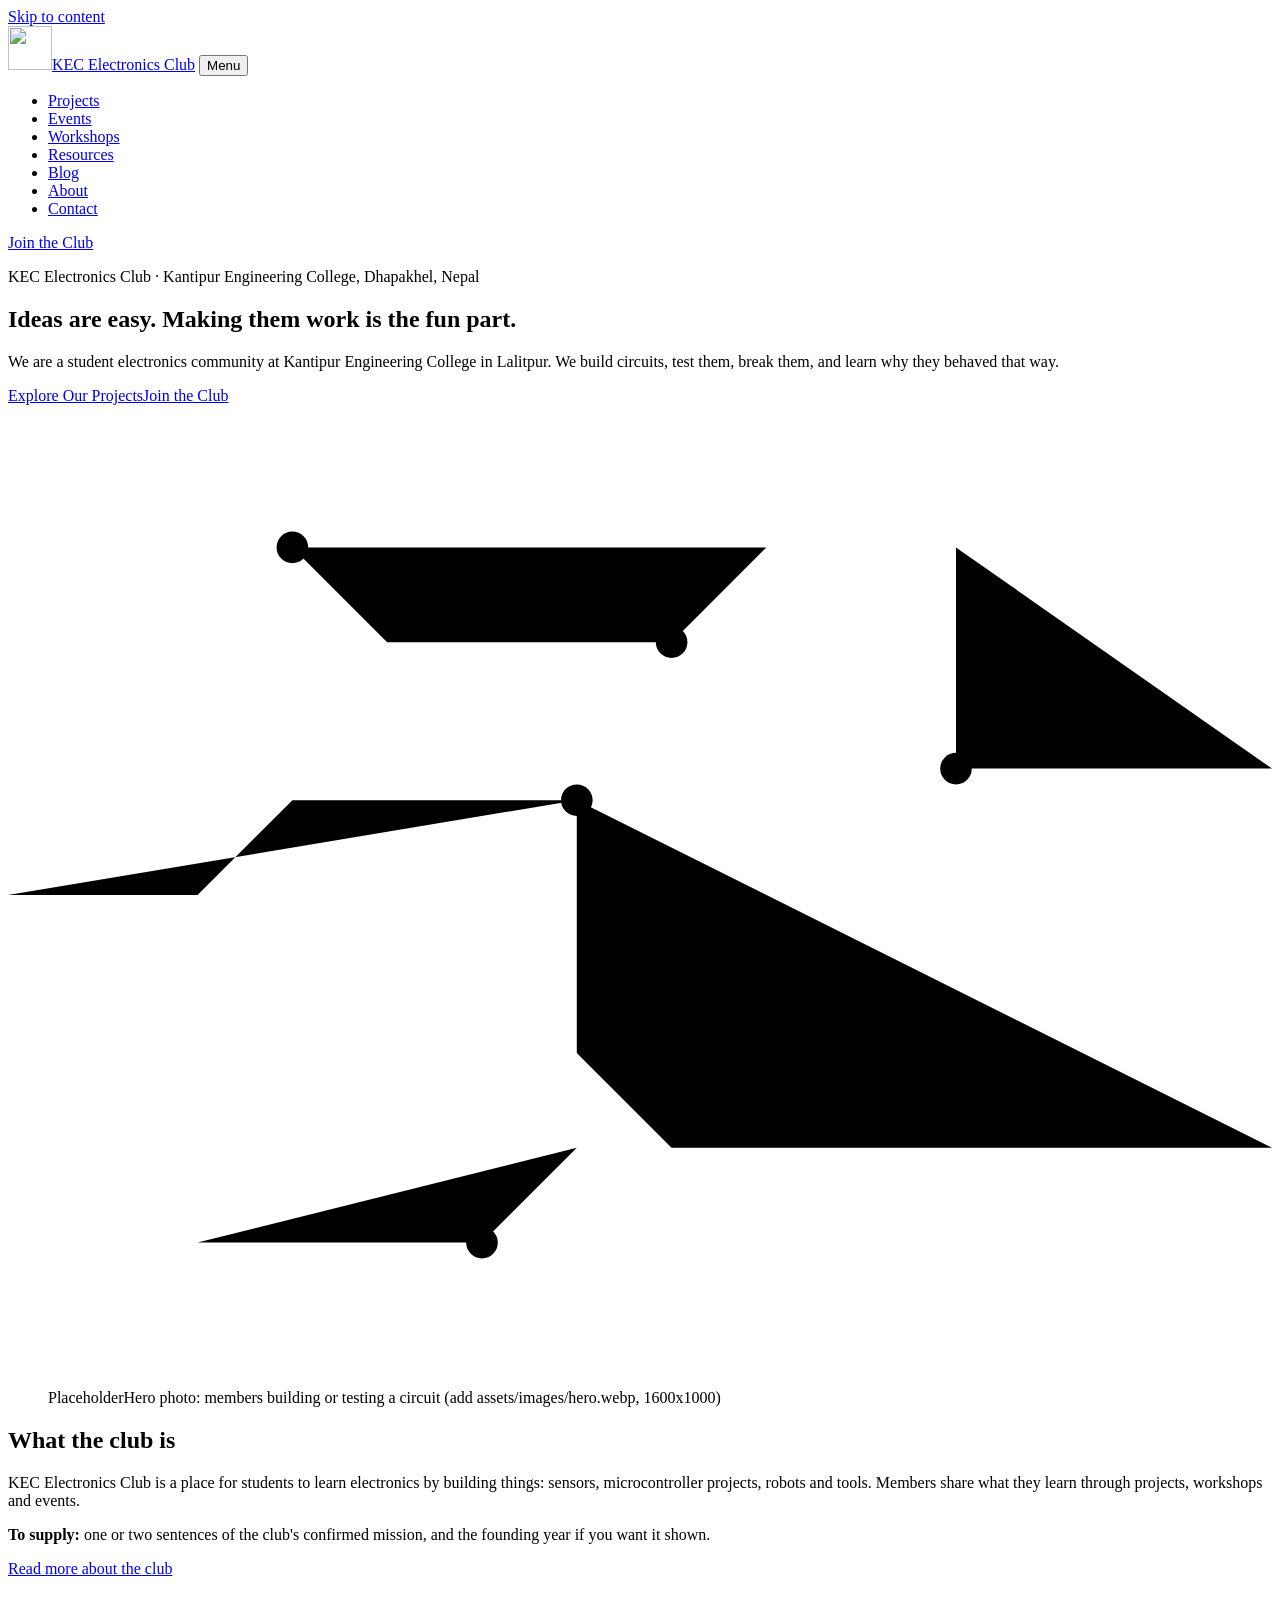
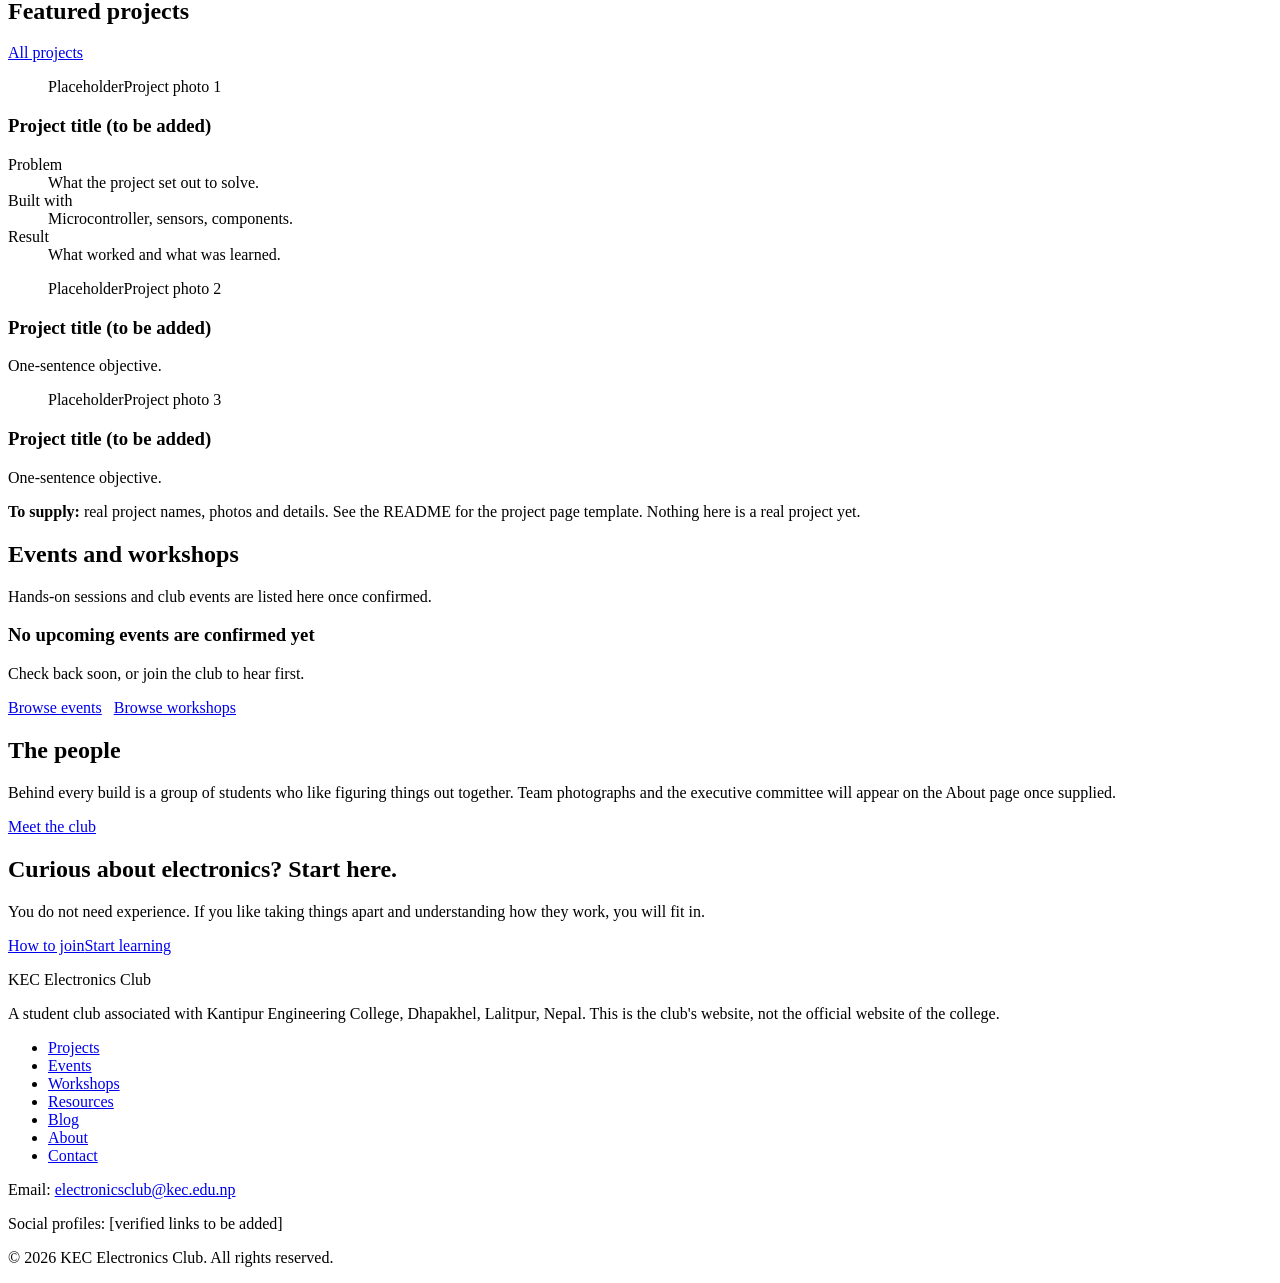
==== index.html @ e1873158 "Add files via upload Initial structured branch with no photos" ====
<!doctype html>
<html lang="en">
<head>
<meta charset="utf-8">
<meta name="viewport" content="width=device-width, initial-scale=1">
<title>KEC Electronics Club | Kantipur Engineering College, Nepal</title>
<meta name="description" content="Discover KEC Electronics Club at Kantipur Engineering College, Dhapakhel, Nepal. Explore electronics projects, engineering workshops, events, and opportunities to join our student community.">
<link rel="canonical" href="https://electronicsclubkec.github.io/">
<meta property="og:type" content="website"><meta property="og:site_name" content="KEC Electronics Club">
<meta property="og:title" content="KEC Electronics Club | Kantipur Engineering College, Nepal"><meta property="og:description" content="Discover KEC Electronics Club at Kantipur Engineering College, Dhapakhel, Nepal. Explore electronics projects, engineering workshops, events, and opportunities to join our student community."><meta property="og:url" content="https://electronicsclubkec.github.io/"><meta property="og:image" content="https://electronicsclubkec.github.io/assets/images/og-image.jpg"><meta property="og:image:alt" content="KEC Electronics Club logo"><meta name="twitter:card" content="summary">
<meta name="theme-color" content="#0A0F18">
<link rel="icon" type="image/png" sizes="32x32" href="assets/icons/favicon-32.png"><link rel="icon" type="image/png" sizes="192x192" href="assets/icons/favicon-192.png"><link rel="apple-touch-icon" href="assets/icons/apple-touch-icon.png">
<link rel="preconnect" href="https://fonts.googleapis.com"><link rel="preconnect" href="https://fonts.gstatic.com" crossorigin>
<link rel="stylesheet" href="https://fonts.googleapis.com/css2?family=Inter:wght@400;500;600&family=Space+Grotesk:wght@500;700&display=swap">
<link rel="stylesheet" href="css/style.css">
<script type="application/ld+json">{
 "@context": "https://schema.org",
 "@type": "WebSite",
 "@id": "https://electronicsclubkec.github.io/#website",
 "name": "KEC Electronics Club",
 "url": "https://electronicsclubkec.github.io/",
 "inLanguage": "en",
 "publisher": {
  "@id": "https://electronicsclubkec.github.io/#org"
 }
}</script>
<script type="application/ld+json">{
 "@context": "https://schema.org",
 "@type": "Organization",
 "@id": "https://electronicsclubkec.github.io/#org",
 "name": "KEC Electronics Club",
 "alternateName": [
  "Electronics Club KEC",
  "Kantipur Engineering College Electronics Club"
 ],
 "url": "https://electronicsclubkec.github.io/",
 "logo": {
  "@type": "ImageObject",
  "url": "https://electronicsclubkec.github.io/assets/images/kec-electronics-club-logo.webp",
  "width": 512,
  "height": 512
 },
 "email": "electronicsclub@kec.edu.np",
 "parentOrganization": {
  "@type": "Organization",
  "name": "Kantipur Engineering College",
  "address": {
   "@type": "PostalAddress",
   "addressLocality": "Dhapakhel, Lalitpur",
   "addressCountry": "NP"
  }
 }
}</script>
</head>
<body>
<a class="skip" href="#main">Skip to content</a>
<header class="site-header"><div class="wrap bar">
<a class="brand" href="./" aria-label="KEC Electronics Club home"><img class="logo-mark" src="assets/images/kec-electronics-club-logo-96.webp" srcset="assets/images/kec-electronics-club-logo-96.webp 1x, assets/images/kec-electronics-club-logo-192.webp 2x" width="44" height="44" alt=""><span>KEC Electronics Club</span></a>
<button class="menu-btn" aria-expanded="false" aria-controls="nav">Menu</button>
<nav id="nav" aria-label="Main"><ul><li><a href="projects/">Projects</a></li><li><a href="events/">Events</a></li><li><a href="workshops/">Workshops</a></li><li><a href="resources/">Resources</a></li><li><a href="blog/">Blog</a></li><li><a href="about/">About</a></li><li><a href="contact/">Contact</a></li></ul><a class="btn solid" href="contact/#join">Join the Club</a></nav>
</div></header>
<main id="main">
<section class="hero"><div class="wrap hgrid">
<div class="hcopy">
<p class="kicker">KEC Electronics Club &middot; Kantipur Engineering College, Dhapakhel, Nepal</p>
<h1>Ideas are easy. Making them work is the fun part.</h1>
<p class="lead">We are a student electronics community at Kantipur Engineering College in Lalitpur. We build circuits, test them, break them, and learn why they behaved that way.</p>
<p class="cta"><a class="btn solid" href="projects/">Explore Our Projects</a><a class="btn" href="contact/#join">Join the Club</a></p>
</div>
<div class="hvisual">
<svg class="trace" viewBox="0 0 400 300" aria-hidden="true"><path d="M0 40H90L120 70H210L240 40H400M0 150H60L90 120H180M180 120V200L210 230H400M300 40V110H400M60 260H150L180 230" /><circle cx="90" cy="40" r="5"/><circle cx="210" cy="70" r="5"/><circle cx="180" cy="120" r="5"/><circle cx="300" cy="110" r="5"/><circle cx="150" cy="260" r="5"/></svg>
<figure class="ph hero-ph" role="img" aria-label="Placeholder: Hero photo: members building or testing a circuit (add assets/images/hero.webp, 1600x1000)"><span class="tag">Placeholder</span><span>Hero photo: members building or testing a circuit (add assets/images/hero.webp, 1600x1000)</span></figure>
</div></div></section>
<section class="band"><div class="wrap two">
<div><h2>What the club is</h2></div>
<div><p>KEC Electronics Club is a place for students to learn electronics by building things: sensors, microcontroller projects, robots and tools. Members share what they learn through projects, workshops and events.</p>
<p class="note"><strong>To supply:</strong> one or two sentences of the club's confirmed mission, and the founding year if you want it shown.</p>
<p><a class="more" href="about/">Read more about the club</a></p></div></div></section>
<section class="sec"><div class="wrap"><div class="shead"><h2>Featured projects</h2><a class="more" href="projects/">All projects</a></div>
<div class="cases">
<article class="case big"><figure class="ph tall" role="img" aria-label="Placeholder: Project photo 1"><span class="tag">Placeholder</span><span>Project photo 1</span></figure><div><h3>Project title (to be added)</h3><dl><dt>Problem</dt><dd>What the project set out to solve.</dd><dt>Built with</dt><dd>Microcontroller, sensors, components.</dd><dt>Result</dt><dd>What worked and what was learned.</dd></dl></div></article>
<article class="case"><figure class="ph " role="img" aria-label="Placeholder: Project photo 2"><span class="tag">Placeholder</span><span>Project photo 2</span></figure><div><h3>Project title (to be added)</h3><p>One-sentence objective.</p></div></article>
<article class="case"><figure class="ph " role="img" aria-label="Placeholder: Project photo 3"><span class="tag">Placeholder</span><span>Project photo 3</span></figure><div><h3>Project title (to be added)</h3><p>One-sentence objective.</p></div></article>
</div><p class="note"><strong>To supply:</strong> real project names, photos and details. See the README for the project page template. Nothing here is a real project yet.</p></div></section>
<section class="sec alt"><div class="wrap two">
<div><h2>Events and workshops</h2><p>Hands-on sessions and club events are listed here once confirmed.</p></div>
<div><div class="empty"><h3>No upcoming events are confirmed yet</h3><p>Check back soon, or join the club to hear first.</p><p><a class="more" href="events/">Browse events</a> &nbsp; <a class="more" href="workshops/">Browse workshops</a></p></div></div></div></section>
<section class="sec"><div class="wrap two"><div><h2>The people</h2></div><div><p>Behind every build is a group of students who like figuring things out together. Team photographs and the executive committee will appear on the About page once supplied.</p><p><a class="more" href="about/">Meet the club</a></p></div></div></section>
<section class="join" id="join"><div class="wrap"><h2>Curious about electronics? Start here.</h2><p>You do not need experience. If you like taking things apart and understanding how they work, you will fit in.</p><p class="cta"><a class="btn solid" href="contact/#join">How to join</a><a class="btn" href="resources/">Start learning</a></p></div></section>
</main>
<footer class="site-footer"><div class="wrap fgrid">
<div><p class="brand-line">KEC Electronics Club</p><p>A student club associated with Kantipur Engineering College, Dhapakhel, Lalitpur, Nepal. This is the club's website, not the official website of the college.</p></div>
<nav aria-label="Footer"><ul><li><a href="projects/">Projects</a></li><li><a href="events/">Events</a></li><li><a href="workshops/">Workshops</a></li><li><a href="resources/">Resources</a></li><li><a href="blog/">Blog</a></li><li><a href="about/">About</a></li><li><a href="contact/">Contact</a></li></ul></nav>
<div><p>Email: <a href="mailto:electronicsclub@kec.edu.np">electronicsclub@kec.edu.np</a></p><p>Social profiles: <span class="ph-inline">[verified links to be added]</span></p></div>
<p class="copy">&copy; <span id="yr">2026</span> KEC Electronics Club. All rights reserved.</p>
</div></footer>
<script src="js/script.js" defer></script>
</body></html>
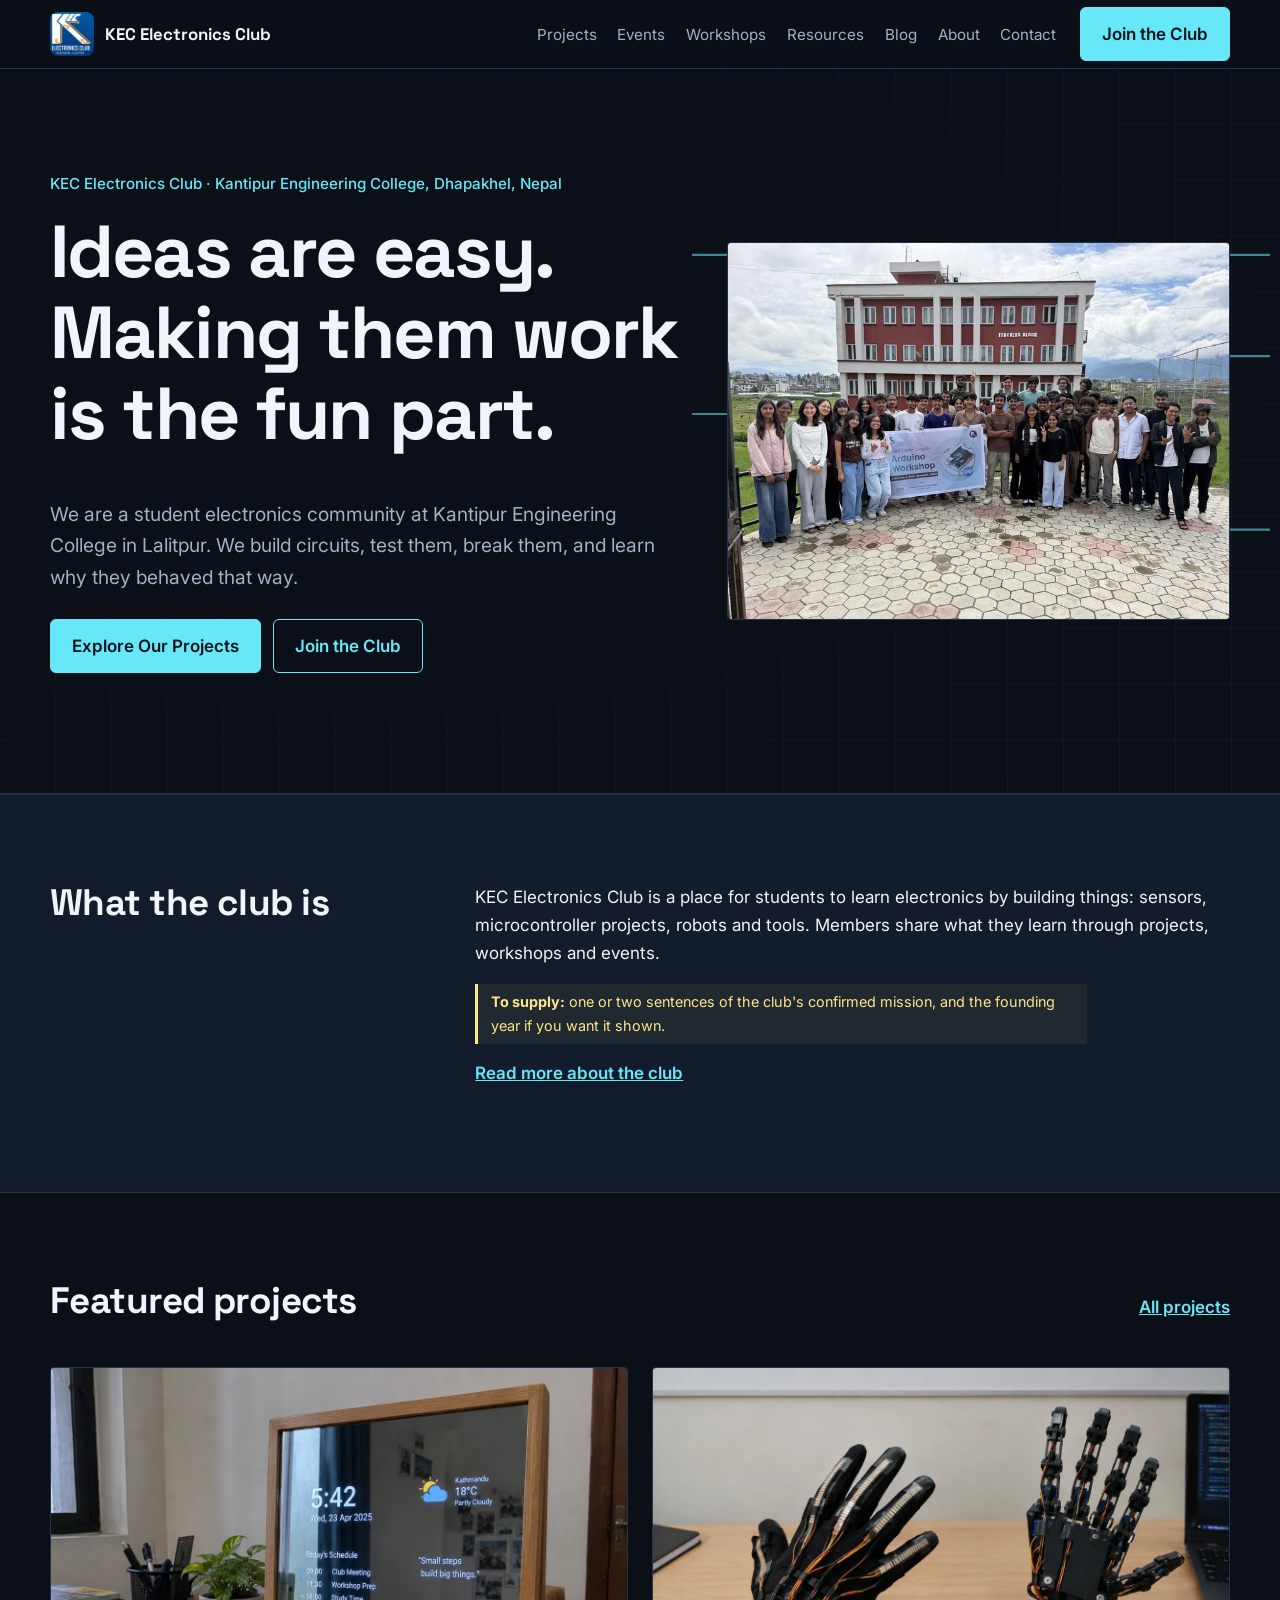
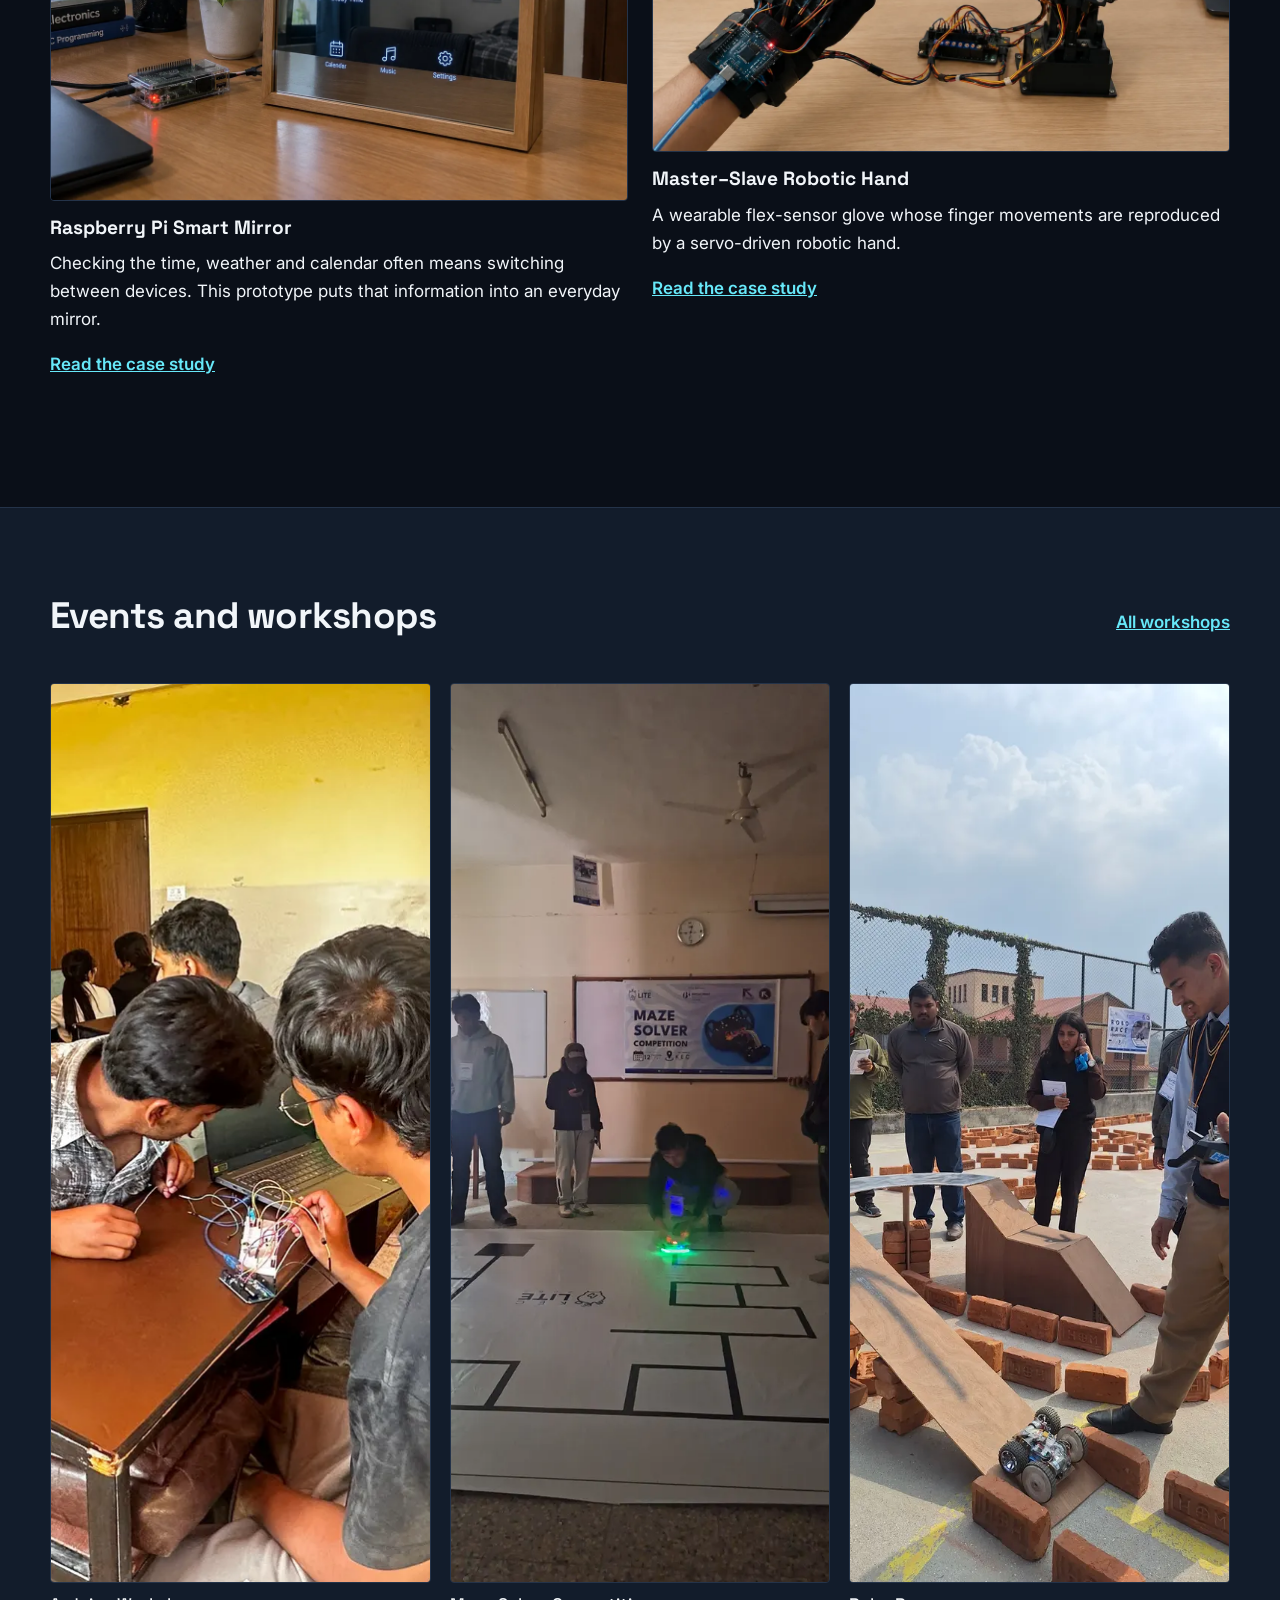
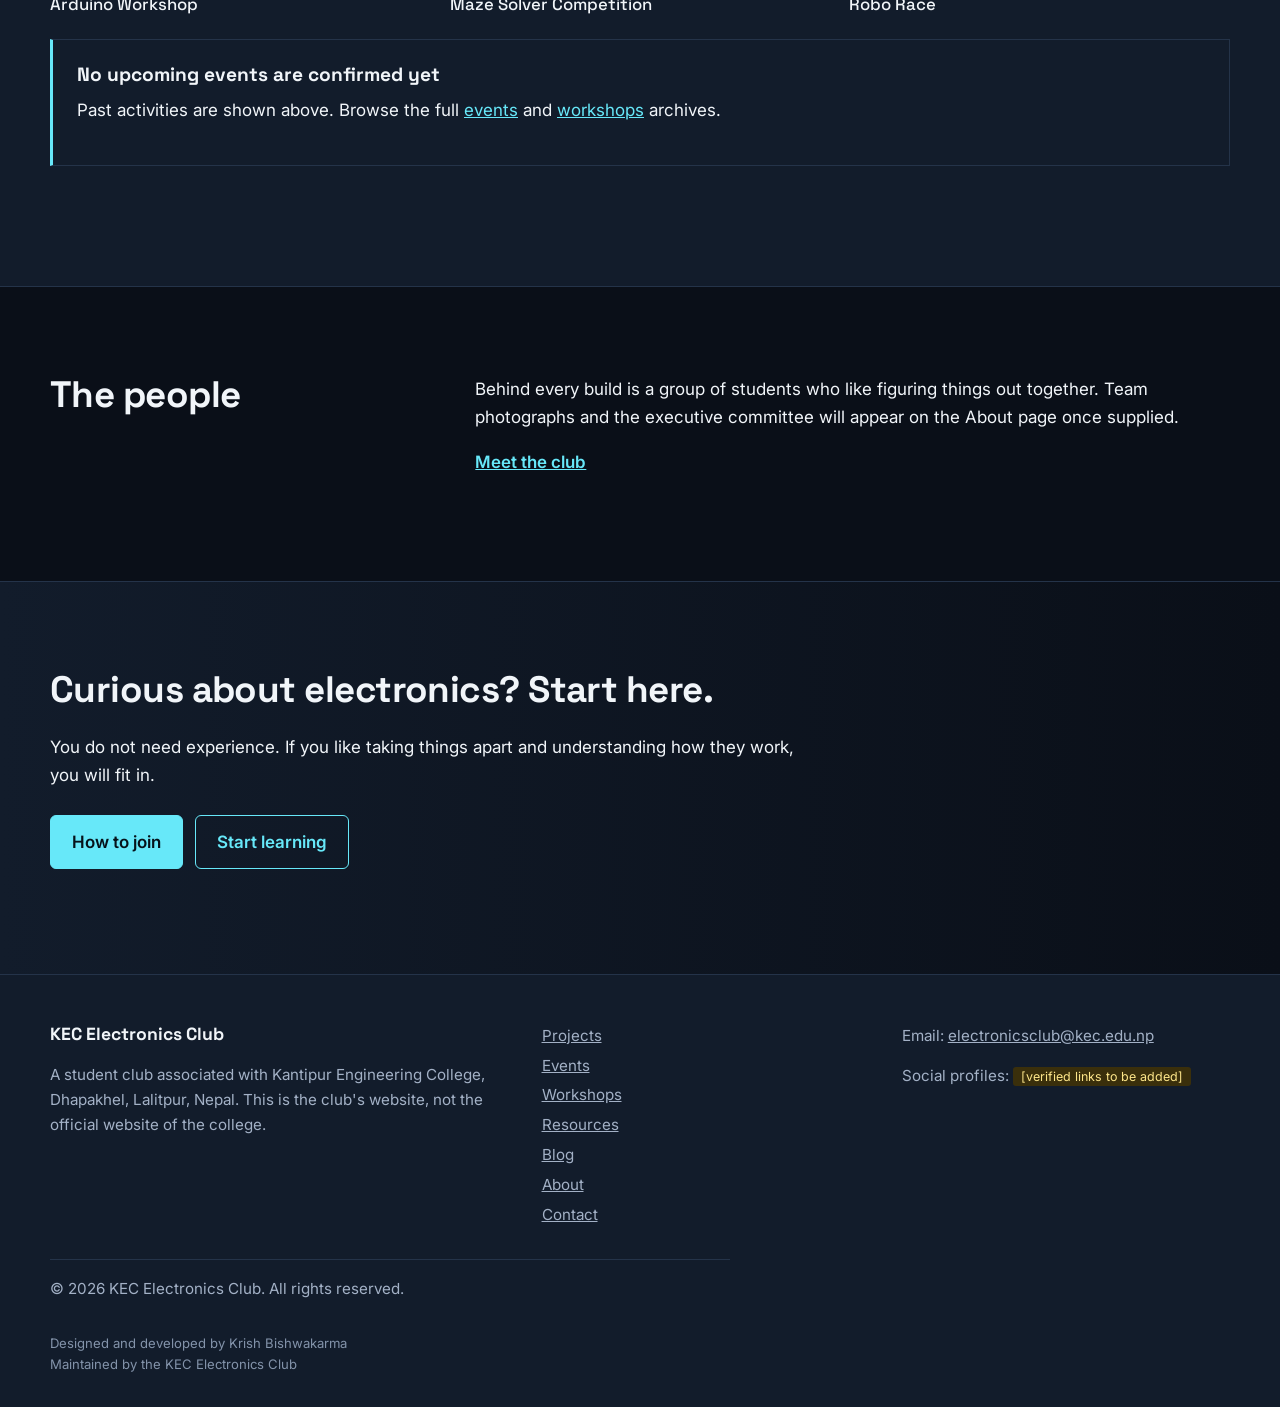
==== commit 6446b251: "Update club website content and projects" ====
--- a/index.html
+++ b/index.html
@@ -69,7 +69,7 @@
 </div>
 <div class="hvisual">
 <svg class="trace" viewBox="0 0 400 300" aria-hidden="true"><path d="M0 40H90L120 70H210L240 40H400M0 150H60L90 120H180M180 120V200L210 230H400M300 40V110H400M60 260H150L180 230" /><circle cx="90" cy="40" r="5"/><circle cx="210" cy="70" r="5"/><circle cx="180" cy="120" r="5"/><circle cx="300" cy="110" r="5"/><circle cx="150" cy="260" r="5"/></svg>
-<figure class="ph hero-ph" role="img" aria-label="Placeholder: Hero photo: members building or testing a circuit (add assets/images/hero.webp, 1600x1000)"><span class="tag">Placeholder</span><span>Hero photo: members building or testing a circuit (add assets/images/hero.webp, 1600x1000)</span></figure>
+<img class="hero-img" src="assets/images/hero-arduino-workshop-group.webp" srcset="assets/images/hero-arduino-workshop-group-800.webp 800w, assets/images/hero-arduino-workshop-group.webp 1600w" sizes="(max-width:860px) 92vw, 540px" width="1600" height="1200" alt="Club members and participants gathered outside a Kantipur Engineering College building, holding an Arduino Workshop banner" fetchpriority="high">
 </div></div></section>
 <section class="band"><div class="wrap two">
 <div><h2>What the club is</h2></div>
@@ -78,13 +78,10 @@
 <p><a class="more" href="about/">Read more about the club</a></p></div></div></section>
 <section class="sec"><div class="wrap"><div class="shead"><h2>Featured projects</h2><a class="more" href="projects/">All projects</a></div>
 <div class="cases">
-<article class="case big"><figure class="ph tall" role="img" aria-label="Placeholder: Project photo 1"><span class="tag">Placeholder</span><span>Project photo 1</span></figure><div><h3>Project title (to be added)</h3><dl><dt>Problem</dt><dd>What the project set out to solve.</dd><dt>Built with</dt><dd>Microcontroller, sensors, components.</dd><dt>Result</dt><dd>What worked and what was learned.</dd></dl></div></article>
-<article class="case"><figure class="ph " role="img" aria-label="Placeholder: Project photo 2"><span class="tag">Placeholder</span><span>Project photo 2</span></figure><div><h3>Project title (to be added)</h3><p>One-sentence objective.</p></div></article>
-<article class="case"><figure class="ph " role="img" aria-label="Placeholder: Project photo 3"><span class="tag">Placeholder</span><span>Project photo 3</span></figure><div><h3>Project title (to be added)</h3><p>One-sentence objective.</p></div></article>
-</div><p class="note"><strong>To supply:</strong> real project names, photos and details. See the README for the project page template. Nothing here is a real project yet.</p></div></section>
-<section class="sec alt"><div class="wrap two">
-<div><h2>Events and workshops</h2><p>Hands-on sessions and club events are listed here once confirmed.</p></div>
-<div><div class="empty"><h3>No upcoming events are confirmed yet</h3><p>Check back soon, or join the club to hear first.</p><p><a class="more" href="events/">Browse events</a> &nbsp; <a class="more" href="workshops/">Browse workshops</a></p></div></div></div></section>
+<article class="case"><img class="photo land" src="assets/images/raspberry-pi-smart-mirror-prototype.webp" width="1200" height="900" alt="Wooden-framed smart mirror on a desk showing the time, weather, a daily schedule and Calendar, Music and Settings icons, with a Raspberry Pi beside it" loading="lazy" decoding="async"><div><h3><a href="projects/raspberry-pi-smart-mirror/">Raspberry Pi Smart Mirror</a></h3><p>Checking the time, weather and calendar often means switching between devices. This prototype puts that information into an everyday mirror.</p><p><a class="more" href="projects/raspberry-pi-smart-mirror/">Read the case study</a></p></div></article>
+<article class="case"><img class="photo l32" src="assets/images/master-slave-robotic-hand-glove.webp" width="1200" height="800" alt="A black glove fitted with flex sensors and an Arduino board on the wrist, wired to a robotic hand standing on a desk" loading="lazy" decoding="async"><div><h3><a href="projects/master-slave-robotic-hand/">Master–Slave Robotic Hand</a></h3><p>A wearable flex-sensor glove whose finger movements are reproduced by a servo-driven robotic hand.</p><p><a class="more" href="projects/master-slave-robotic-hand/">Read the case study</a></p></div></article>
+</div></div></section>
+<section class="sec alt"><div class="wrap"><div class="shead"><h2>Events and workshops</h2><a class="more" href="workshops/">All workshops</a></div><div class="strip"><a class="tile" href="workshops/"><img src="assets/images/arduino-workshop-breadboard-circuit.webp" alt="Students wiring a breadboard circuit connected to an Arduino board during a club workshop" width="1200" height="900" loading="lazy" decoding="async" style="object-position:55% 50%"><span>Arduino Workshop</span></a><a class="tile" href="events/"><img src="assets/images/maze-solver-competition-robot-maze.webp" alt="A robot with glowing green lights moving through a taped maze on a large floor mat while participants watch" width="1200" height="900" loading="lazy" decoding="async" style="object-position:50% 65%"><span>Maze Solver Competition</span></a><a class="tile" href="events/"><img src="assets/images/robo-race-obstacle-course.webp" alt="A remote-controlled robot vehicle approaching a wooden ramp on an outdoor brick obstacle course" width="1200" height="900" loading="lazy" decoding="async" style="object-position:50% 85%"><span>Robo Race</span></a></div><div class="empty"><h3>No upcoming events are confirmed yet</h3><p>Past activities are shown above. Browse the full <a href="events/">events</a> and <a href="workshops/">workshops</a> archives.</p></div></div></section>
 <section class="sec"><div class="wrap two"><div><h2>The people</h2></div><div><p>Behind every build is a group of students who like figuring things out together. Team photographs and the executive committee will appear on the About page once supplied.</p><p><a class="more" href="about/">Meet the club</a></p></div></div></section>
 <section class="join" id="join"><div class="wrap"><h2>Curious about electronics? Start here.</h2><p>You do not need experience. If you like taking things apart and understanding how they work, you will fit in.</p><p class="cta"><a class="btn solid" href="contact/#join">How to join</a><a class="btn" href="resources/">Start learning</a></p></div></section>
 </main>
@@ -93,6 +90,7 @@
 <nav aria-label="Footer"><ul><li><a href="projects/">Projects</a></li><li><a href="events/">Events</a></li><li><a href="workshops/">Workshops</a></li><li><a href="resources/">Resources</a></li><li><a href="blog/">Blog</a></li><li><a href="about/">About</a></li><li><a href="contact/">Contact</a></li></ul></nav>
 <div><p>Email: <a href="mailto:electronicsclub@kec.edu.np">electronicsclub@kec.edu.np</a></p><p>Social profiles: <span class="ph-inline">[verified links to be added]</span></p></div>
 <p class="copy">&copy; <span id="yr">2026</span> KEC Electronics Club. All rights reserved.</p>
+<p class="credit">Designed and developed by Krish Bishwakarma<br>Maintained by the KEC Electronics Club</p>
 </div></footer>
 <script src="js/script.js" defer></script>
 </body></html>
--- a/css/style.css
+++ b/css/style.css
@@ -0,0 +1,56 @@
+:root{--bg:#0A0F18;--surf:#121C2B;--cy:#67E8F9;--tx:#F1F5F9;--mut:#A3B1C6;--bd:#243349;--f1:"Space Grotesk",system-ui,sans-serif;--f2:Inter,system-ui,sans-serif}
+*{box-sizing:border-box}html{scroll-behavior:smooth}
+body{margin:0;background:var(--bg);color:var(--tx);font:400 1.0625rem/1.65 var(--f2)}
+h1,h2,h3{font-family:var(--f1);line-height:1.1;margin:0 0 .6em;font-weight:700}
+h1{font-size:clamp(2.4rem,6vw,4.6rem);letter-spacing:-.025em}h2{font-size:clamp(1.6rem,3vw,2.3rem);letter-spacing:-.015em}h3{font-size:1.2rem}
+a{color:var(--cy)}p{margin:0 0 1em;max-width:68ch}
+.wrap{width:min(1180px,100% - 2.5rem);margin-inline:auto}
+:focus-visible{outline:3px solid var(--cy);outline-offset:3px}
+.skip{position:absolute;left:-999px;top:0;background:var(--cy);color:#000;padding:.6rem 1rem;z-index:99}.skip:focus{left:0}
+.site-header{position:sticky;top:0;z-index:20;background:rgba(10,15,24,.94);border-bottom:1px solid var(--bd)}
+.bar{display:flex;align-items:center;justify-content:space-between;gap:1rem;min-height:68px}
+.logo-mark{border-radius:8px;display:block}.brand{display:flex;align-items:center;gap:.7rem;color:var(--tx);text-decoration:none;font:700 1.05rem var(--f1)}
+nav ul{display:flex;gap:1.3rem;list-style:none;margin:0;padding:0}
+#nav{display:flex;align-items:center;gap:1.5rem}#nav ul a{color:var(--mut);text-decoration:none;font-size:.95rem}#nav ul a:hover,#nav ul a[aria-current]{color:var(--tx)}
+#nav ul a[aria-current]{border-bottom:2px solid var(--cy)}
+.menu-btn{display:none;background:none;color:var(--tx);border:1px solid var(--bd);border-radius:6px;padding:.5rem .9rem;font:inherit;cursor:pointer}
+.btn{display:inline-block;padding:.75rem 1.3rem;border:1.5px solid var(--cy);color:var(--cy);border-radius:6px;text-decoration:none;font-weight:600;transition:background .15s,color .15s}
+.btn:hover{background:rgba(103,232,249,.12)}.btn.solid{background:var(--cy);color:#06121A}.btn.solid:hover{background:#9af0fb}
+.cta{display:flex;flex-wrap:wrap;gap:.8rem;margin-top:1.6rem}
+.hero{padding:clamp(3rem,8vw,6.5rem) 0;border-bottom:1px solid var(--bd);background-image:linear-gradient(var(--bd) 1px,transparent 1px),linear-gradient(90deg,var(--bd) 1px,transparent 1px);background-size:56px 56px;background-position:-1px -1px}
+.hero{position:relative}.hero::before{content:"";position:absolute;inset:0;background:radial-gradient(ellipse at 30% 40%,rgba(10,15,24,.92) 40%,rgba(10,15,24,.7))}
+.hgrid{position:relative;display:grid;grid-template-columns:1.25fr 1fr;gap:3rem;align-items:center}
+.kicker{color:var(--cy);font-weight:500;font-size:.95rem}.lead{font-size:1.2rem;color:var(--mut)}
+.hvisual{position:relative}.trace{position:absolute;inset:-12% -8% auto auto;width:115%;z-index:0;fill:none;stroke:var(--cy);stroke-width:1.5;opacity:.55}
+.trace circle{fill:var(--bg)}.trace path{stroke-dasharray:1400;stroke-dashoffset:1400;animation:draw 3.2s ease-out .2s forwards}
+@keyframes draw{to{stroke-dashoffset:0}}
+.ph{position:relative;margin:0;display:grid;place-content:center;gap:.5rem;text-align:center;padding:1.5rem;min-height:220px;background:var(--surf);border:1.5px dashed #3b5170;border-radius:4px;color:var(--mut);font-size:.9rem;aspect-ratio:4/3}
+.hero-img{position:relative;z-index:1;display:block;width:100%;height:auto;border:1px solid var(--bd);border-radius:4px}.ph.hero-ph{aspect-ratio:5/4;z-index:1}.ph.tall{aspect-ratio:3/4}
+.tag,.ph-inline{background:#3a2f0b;color:#FDE68A;font-size:.78rem;padding:.1rem .5rem;border-radius:3px;justify-self:center}
+.note{font-size:.9rem;color:#FDE68A;border-left:3px solid #FDE68A;padding:.4rem .8rem;background:rgba(253,230,138,.06)}
+.band,.sec,.join{padding:clamp(3rem,7vw,5.5rem) 0}.alt,.band{background:var(--surf);border-block:1px solid var(--bd)}
+.two{display:grid;grid-template-columns:1fr 2fr;gap:3rem}
+.shead{display:flex;justify-content:space-between;align-items:baseline;gap:1rem}
+.more{font-weight:600}
+.cases{display:grid;grid-template-columns:repeat(6,1fr);gap:1.5rem;margin:1.5rem 0}
+.case{grid-column:span 3;display:flex;flex-direction:column;gap:1rem}.case.big{grid-column:span 6;flex-direction:row;align-items:stretch}.case.big>.ph{flex:1.3}.case.big>div{flex:1;align-self:center}
+.case dl{margin:0}.case dt{color:var(--cy);font:500 .9rem var(--f1);margin-top:.8rem}.case dd{margin:0;color:var(--mut)}
+.empty{border:1px solid var(--bd);border-left:3px solid var(--cy);padding:1.5rem;background:var(--surf);margin:1rem 0 2rem}
+.join{background:linear-gradient(90deg,var(--surf),var(--bg));border-top:1px solid var(--bd)}
+.phead{padding:clamp(2.5rem,6vw,4.5rem) 0 2rem;border-bottom:1px solid var(--bd)}.phead h1{font-size:clamp(2.2rem,5vw,3.6rem)}.sec-in{padding:2.5rem 0 5rem}
+.crumbs ol{display:flex;gap:.6rem;list-style:none;padding:.9rem 1.25rem;margin:0 auto;width:min(1180px,100%);font-size:.88rem;color:var(--mut)}.crumbs li+li::before{content:"/";margin-right:.6rem}
+.filters{display:flex;flex-wrap:wrap;gap:.5rem;margin-bottom:1.5rem}.chip{background:none;color:var(--tx);border:1px solid var(--bd);border-radius:999px;padding:.4rem 1rem;font:inherit;font-size:.9rem;cursor:pointer}.chip.on{background:var(--cy);color:#06121A;border-color:var(--cy)}
+.reslist{list-style:none;margin:0 0 2rem;padding:0;display:grid;grid-template-columns:repeat(auto-fill,minmax(280px,1fr));gap:1.2rem}
+.res{padding:1.2rem;border:1px solid var(--bd);background:var(--surf)}.res[hidden]{display:none}.res h3{margin:0}.cat{color:var(--cy);font-size:.85rem;margin:.3rem 0}
+.site-footer{border-top:1px solid var(--bd);background:var(--surf);padding:3rem 0 2rem;color:var(--mut);font-size:.95rem}
+.fgrid{display:grid;grid-template-columns:1.4fr 1fr 1fr;gap:2rem}.fgrid>*{min-width:0}.fgrid ul{list-style:none;margin:0;padding:0;display:flex;flex-direction:column;gap:.3rem}.fgrid a{color:var(--mut)}.brand-line{color:var(--tx);font:700 1.1rem var(--f1)}.copy{grid-column:1/-1;border-top:1px solid var(--bd);padding-top:1rem;margin:0}
+
+.prose ul{padding-left:1.2rem;max-width:68ch}.prose h2{margin-top:2rem}.proj-photo{max-width:760px;margin-bottom:2rem}.case h3 a{color:var(--tx);text-decoration:none}.case h3 a:hover{color:var(--cy)}.photo{display:block;width:100%;height:auto;object-fit:cover;border:1px solid var(--bd);border-radius:4px}.photo.land{aspect-ratio:4/3}.photo.l32{aspect-ratio:3/2}.photo.wide{aspect-ratio:16/9}.photo.port{aspect-ratio:4/5}
+.wcard{display:grid;grid-template-columns:1.15fr 1fr;gap:2.5rem;padding:2rem 0;border-bottom:1px solid var(--bd);align-items:start}.imgs{display:grid;gap:.75rem}
+.meta{color:var(--cy);font:500 .92rem var(--f1)}.ecards{display:grid;grid-template-columns:repeat(2,1fr);gap:2.5rem;margin-top:1rem}.ecard .photo{margin-bottom:1rem}
+.strip{display:grid;grid-template-columns:repeat(3,1fr);gap:1.2rem;margin:1.5rem 0}.tile{color:var(--tx);text-decoration:none}.tile img{display:block;width:100%;aspect-ratio:1/1;object-fit:cover;border:1px solid var(--bd);border-radius:4px}.tile span{display:block;margin-top:.6rem;font:500 1.05rem var(--f1)}.tile:hover span{color:var(--cy)}
+@media(max-width:860px){.wcard,.ecards,.strip{grid-template-columns:1fr}.hgrid,.two,.fgrid{grid-template-columns:1fr}.case,.case.big{grid-column:span 6;flex-direction:column}
+.menu-btn{display:block}#nav{display:none;position:absolute;top:68px;left:0;right:0;background:var(--bg);border-bottom:1px solid var(--bd);flex-direction:column;align-items:stretch;padding:1rem 1.25rem 1.5rem}
+#nav.open{display:flex}#nav ul{flex-direction:column;gap:0}#nav ul a{display:block;padding:.8rem 0;font-size:1.05rem}.trace{display:none}}
+@media(prefers-reduced-motion:reduce){html{scroll-behavior:auto}.trace path{animation:none;stroke-dashoffset:0}*{transition:none!important}}
+.site-footer .credit{grid-column:1/-1;margin:0;font-size:.82rem;line-height:1.6;color:#8393AA}
